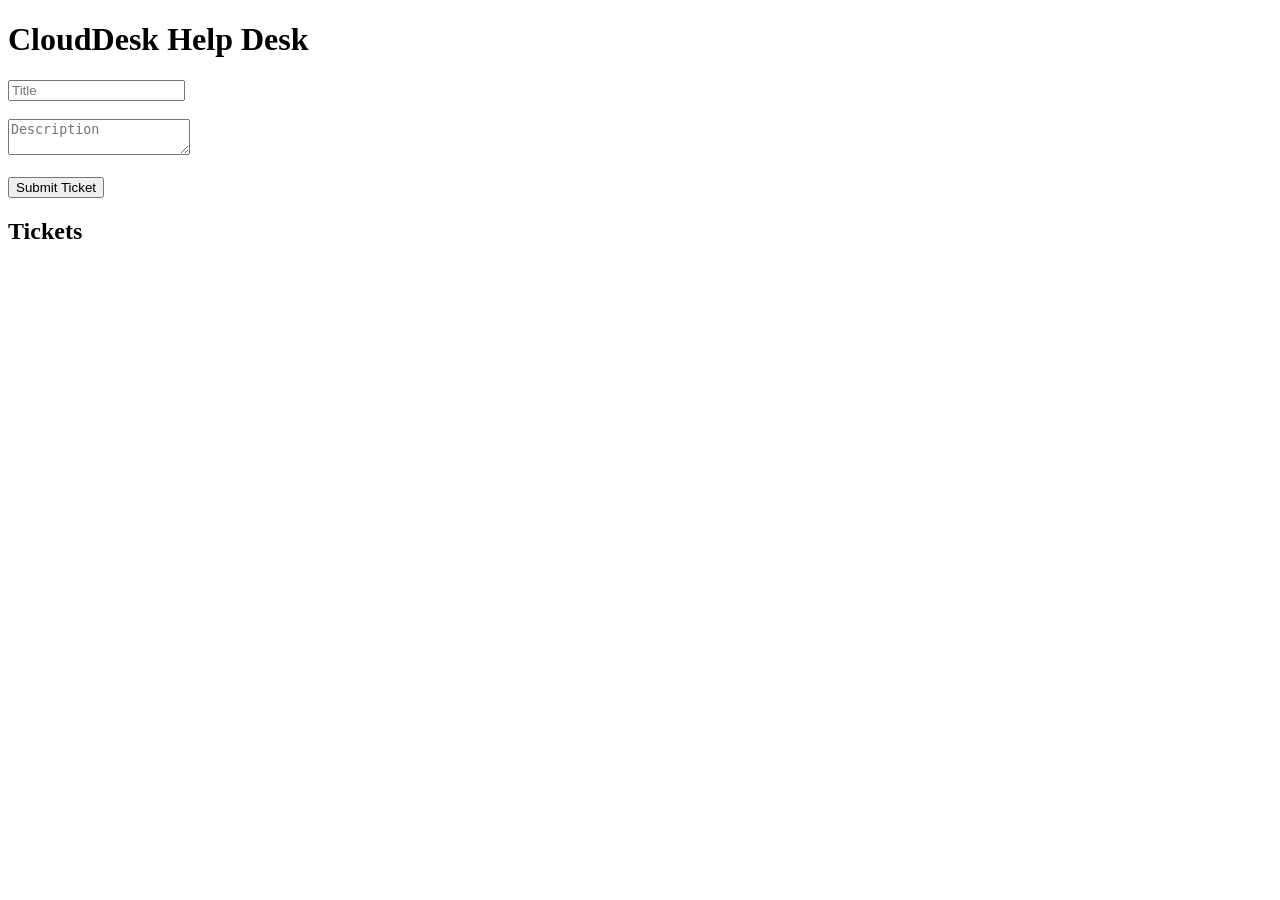
==== clouddesk/frontend/index.html @ f0cc3105 "Included index HTML + SSH integration + EC2 AWS deployment" ====
<!DOCTYPE html>
<html>
<head>
    <title>CloudDesk</title>
</head>
<body>
    <h1>CloudDesk Help Desk</h1>

    <input id="title" placeholder="Title"><br><br>
    <textarea id="description" placeholder="Description"></textarea><br><br>

    <button onclick="submitTicket()">Submit Ticket</button>

    <h2>Tickets</h2>
    <ul id="tickets"></ul>

    <script>
        const API_BASE_URL = "http://32.194.158.217:5000";

        async function submitTicket() {
            const title = document.getElementById("title").value;
            const description = document.getElementById("description").value;

            await fetch(`${API_BASE_URL}/tickets`, {
                method: "POST",
                headers: {"Content-Type": "application/json"},
                body: JSON.stringify({title, description})
            });

            loadTickets();
        }

        async function loadTickets() {
            const res = await fetch(`${API_BASE_URL}/tickets`);
            const data = await res.json();

            const list = document.getElementById("tickets");
            list.innerHTML = "";

            data.forEach(t => {
                const li = document.createElement("li");
                li.textContent = `${t.title} - ${t.status}`;
                list.appendChild(li);
            });
        }

        loadTickets();
    </script>
</body>
</html>
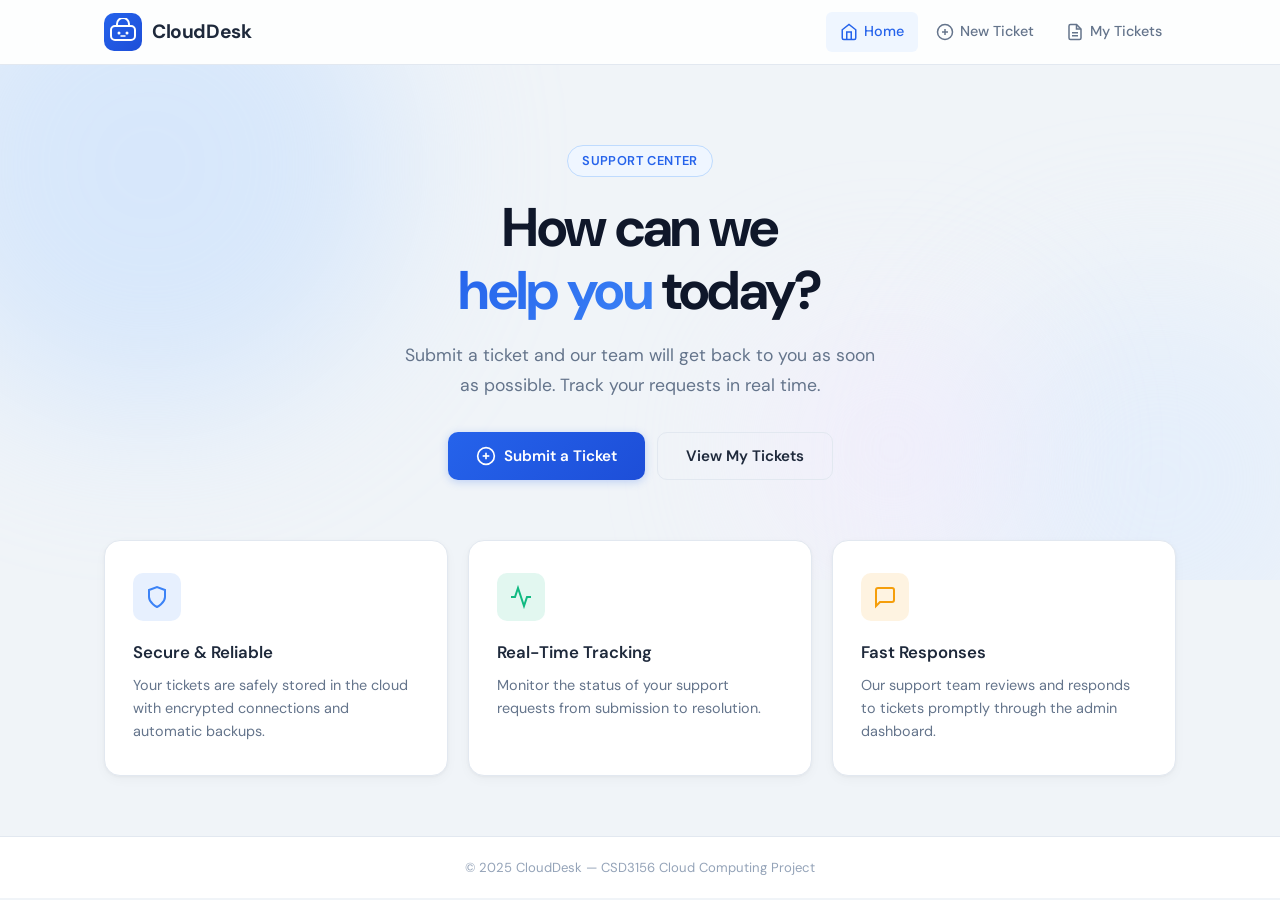
==== commit da37ad66: "User pages frontend" ====
--- a/clouddesk/frontend/index.html
+++ b/clouddesk/frontend/index.html
@@ -1,50 +1,199 @@
 <!DOCTYPE html>
-<html>
+<html lang="en">
 <head>
+    <meta charset="UTF-8">
+    <meta name="viewport" content="width=device-width, initial-scale=1.0">
     <title>CloudDesk</title>
+    <link rel="preconnect" href="https://fonts.googleapis.com">
+    <link href="https://fonts.googleapis.com/css2?family=DM+Sans:ital,opsz,wght@0,9..40,300;0,9..40,400;0,9..40,500;0,9..40,600;0,9..40,700;1,9..40,400&family=JetBrains+Mono:wght@400;500&display=swap" rel="stylesheet">
+    <link rel="stylesheet" href="styles.css">
 </head>
 <body>
-    <h1>CloudDesk Help Desk</h1>
+    <!-- ===== NAVBAR ===== -->
+    <nav class="navbar">
+        <div class="nav-inner">
+            <a href="#" class="logo" onclick="showPage('home')">
+                <span class="logo-icon">
+                    <svg width="28" height="28" viewBox="0 0 28 28" fill="none">
+                        <rect x="2" y="8" width="24" height="14" rx="4" stroke="currentColor" stroke-width="2"/>
+                        <path d="M8 8V6a6 6 0 0 1 12 0v2" stroke="currentColor" stroke-width="2" stroke-linecap="round"/>
+                        <circle cx="10" cy="15" r="1.5" fill="currentColor"/>
+                        <circle cx="18" cy="15" r="1.5" fill="currentColor"/>
+                        <path d="M12 18h4" stroke="currentColor" stroke-width="1.5" stroke-linecap="round"/>
+                    </svg>
+                </span>
+                <span class="logo-text">CloudDesk</span>
+            </a>
+            <div class="nav-links">
+                <a href="#" class="nav-link active" data-page="home" onclick="showPage('home')">
+                    <svg width="18" height="18" viewBox="0 0 24 24" fill="none" stroke="currentColor" stroke-width="2"><path d="M3 9l9-7 9 7v11a2 2 0 0 1-2 2H5a2 2 0 0 1-2-2z"/><polyline points="9 22 9 12 15 12 15 22"/></svg>
+                    Home
+                </a>
+                <a href="#" class="nav-link" data-page="submit" onclick="showPage('submit')">
+                    <svg width="18" height="18" viewBox="0 0 24 24" fill="none" stroke="currentColor" stroke-width="2"><circle cx="12" cy="12" r="10"/><line x1="12" y1="8" x2="12" y2="16"/><line x1="8" y1="12" x2="16" y2="12"/></svg>
+                    New Ticket
+                </a>
+                <a href="#" class="nav-link" data-page="tickets" onclick="showPage('tickets')">
+                    <svg width="18" height="18" viewBox="0 0 24 24" fill="none" stroke="currentColor" stroke-width="2"><path d="M14 2H6a2 2 0 0 0-2 2v16a2 2 0 0 0 2 2h12a2 2 0 0 0 2-2V8z"/><polyline points="14 2 14 8 20 8"/><line x1="16" y1="13" x2="8" y2="13"/><line x1="16" y1="17" x2="8" y2="17"/></svg>
+                    My Tickets
+                </a>
+            </div>
+        </div>
+    </nav>
 
-    <input id="title" placeholder="Title"><br><br>
-    <textarea id="description" placeholder="Description"></textarea><br><br>
+    <!-- ===== PAGE: HOME ===== -->
+    <main id="page-home" class="page active">
+        <section class="hero">
+            <div class="hero-bg">
+                <div class="hero-shape shape-1"></div>
+                <div class="hero-shape shape-2"></div>
+                <div class="hero-shape shape-3"></div>
+            </div>
+            <div class="hero-content">
+                <span class="hero-badge">Support Center</span>
+                <h1 class="hero-title">How can we<br><span class="highlight">help you</span> today?</h1>
+                <p class="hero-subtitle">Submit a ticket and our team will get back to you as soon as possible. Track your requests in real time.</p>
+                <div class="hero-actions">
+                    <button class="btn btn-primary btn-lg" onclick="showPage('submit')">
+                        <svg width="20" height="20" viewBox="0 0 24 24" fill="none" stroke="currentColor" stroke-width="2"><circle cx="12" cy="12" r="10"/><line x1="12" y1="8" x2="12" y2="16"/><line x1="8" y1="12" x2="16" y2="12"/></svg>
+                        Submit a Ticket
+                    </button>
+                    <button class="btn btn-outline btn-lg" onclick="showPage('tickets')">
+                        View My Tickets
+                    </button>
+                </div>
+            </div>
+        </section>
 
-    <button onclick="submitTicket()">Submit Ticket</button>
+        <section class="features-section">
+            <div class="features-grid">
+                <div class="feature-card" style="--delay: 0">
+                    <div class="feature-icon" style="--accent: #3b82f6">
+                        <svg width="24" height="24" viewBox="0 0 24 24" fill="none" stroke="currentColor" stroke-width="2"><path d="M12 22s8-4 8-10V5l-8-3-8 3v7c0 6 8 10 8 10z"/></svg>
+                    </div>
+                    <h3>Secure & Reliable</h3>
+                    <p>Your tickets are safely stored in the cloud with encrypted connections and automatic backups.</p>
+                </div>
+                <div class="feature-card" style="--delay: 1">
+                    <div class="feature-icon" style="--accent: #10b981">
+                        <svg width="24" height="24" viewBox="0 0 24 24" fill="none" stroke="currentColor" stroke-width="2"><polyline points="22 12 18 12 15 21 9 3 6 12 2 12"/></svg>
+                    </div>
+                    <h3>Real-Time Tracking</h3>
+                    <p>Monitor the status of your support requests from submission to resolution.</p>
+                </div>
+                <div class="feature-card" style="--delay: 2">
+                    <div class="feature-icon" style="--accent: #f59e0b">
+                        <svg width="24" height="24" viewBox="0 0 24 24" fill="none" stroke="currentColor" stroke-width="2"><path d="M21 15a2 2 0 0 1-2 2H7l-4 4V5a2 2 0 0 1 2-2h14a2 2 0 0 1 2 2z"/></svg>
+                    </div>
+                    <h3>Fast Responses</h3>
+                    <p>Our support team reviews and responds to tickets promptly through the admin dashboard.</p>
+                </div>
+            </div>
+        </section>
+    </main>
 
-    <h2>Tickets</h2>
-    <ul id="tickets"></ul>
+    <!-- ===== PAGE: SUBMIT TICKET ===== -->
+    <main id="page-submit" class="page">
+        <div class="page-container">
+            <div class="page-header">
+                <h1>Submit a New Ticket</h1>
+                <p>Describe your issue and we'll get back to you shortly.</p>
+            </div>
 
-    <script>
-        const API_BASE_URL = "http://32.194.158.217:5000";
+            <div class="form-card">
+                <div class="form-group">
+                    <label for="ticket-title">Title</label>
+                    <input type="text" id="ticket-title" placeholder="Brief summary of your issue" maxlength="255">
+                    <span class="form-hint">Keep it concise — e.g. "Login page not loading"</span>
+                </div>
 
-        async function submitTicket() {
-            const title = document.getElementById("title").value;
-            const description = document.getElementById("description").value;
+                <div class="form-group">
+                    <label for="ticket-desc">Description</label>
+                    <textarea id="ticket-desc" rows="6" placeholder="Provide details about your issue, including steps to reproduce if applicable..."></textarea>
+                </div>
 
-            await fetch(`${API_BASE_URL}/tickets`, {
-                method: "POST",
-                headers: {"Content-Type": "application/json"},
-                body: JSON.stringify({title, description})
-            });
+                <div class="form-actions">
+                    <button class="btn btn-secondary" onclick="clearForm()">Clear</button>
+                    <button class="btn btn-primary" id="submit-btn" onclick="submitTicket()">
+                        <svg width="18" height="18" viewBox="0 0 24 24" fill="none" stroke="currentColor" stroke-width="2"><line x1="22" y1="2" x2="11" y2="13"/><polygon points="22 2 15 22 11 13 2 9 22 2"/></svg>
+                        Submit Ticket
+                    </button>
+                </div>
+            </div>
+        </div>
+    </main>
 
-            loadTickets();
-        }
+    <!-- ===== PAGE: TICKETS LIST ===== -->
+    <main id="page-tickets" class="page">
+        <div class="page-container">
+            <div class="page-header">
+                <div>
+                    <h1>My Tickets</h1>
+                    <p>Track and manage your submitted support requests.</p>
+                </div>
+                <button class="btn btn-primary" onclick="showPage('submit')">
+                    <svg width="18" height="18" viewBox="0 0 24 24" fill="none" stroke="currentColor" stroke-width="2"><circle cx="12" cy="12" r="10"/><line x1="12" y1="8" x2="12" y2="16"/><line x1="8" y1="12" x2="16" y2="12"/></svg>
+                    New Ticket
+                </button>
+            </div>
 
-        async function loadTickets() {
-            const res = await fetch(`${API_BASE_URL}/tickets`);
-            const data = await res.json();
+            <!-- Filters -->
+            <div class="filters-bar">
+                <div class="filter-tabs">
+                    <button class="filter-tab active" data-filter="all" onclick="filterTickets('all', this)">All</button>
+                    <button class="filter-tab" data-filter="Open" onclick="filterTickets('Open', this)">Open</button>
+                    <button class="filter-tab" data-filter="In Progress" onclick="filterTickets('In Progress', this)">In Progress</button>
+                    <button class="filter-tab" data-filter="Resolved" onclick="filterTickets('Resolved', this)">Resolved</button>
+                    <button class="filter-tab" data-filter="Closed" onclick="filterTickets('Closed', this)">Closed</button>
+                </div>
+                <div class="search-box">
+                    <svg width="16" height="16" viewBox="0 0 24 24" fill="none" stroke="currentColor" stroke-width="2"><circle cx="11" cy="11" r="8"/><line x1="21" y1="21" x2="16.65" y2="16.65"/></svg>
+                    <input type="text" id="search-input" placeholder="Search tickets..." oninput="searchTickets(this.value)">
+                </div>
+            </div>
 
-            const list = document.getElementById("tickets");
-            list.innerHTML = "";
+            <!-- Ticket Stats -->
+            <div class="ticket-stats" id="ticket-stats"></div>
 
-            data.forEach(t => {
-                const li = document.createElement("li");
-                li.textContent = `${t.title} - ${t.status}`;
-                list.appendChild(li);
-            });
-        }
+            <!-- Tickets List -->
+            <div id="tickets-list" class="tickets-list">
+                <!-- Populated by JS -->
+            </div>
 
-        loadTickets();
-    </script>
+            <!-- Empty State -->
+            <div id="empty-state" class="empty-state" style="display:none;">
+                <svg width="64" height="64" viewBox="0 0 24 24" fill="none" stroke="currentColor" stroke-width="1.5" opacity="0.4"><path d="M14 2H6a2 2 0 0 0-2 2v16a2 2 0 0 0 2 2h12a2 2 0 0 0 2-2V8z"/><polyline points="14 2 14 8 20 8"/></svg>
+                <h3>No tickets yet</h3>
+                <p>Submit your first support ticket to get started.</p>
+                <button class="btn btn-primary" onclick="showPage('submit')">Submit a Ticket</button>
+            </div>
+        </div>
+    </main>
+
+    <!-- ===== PAGE: TICKET DETAIL ===== -->
+    <main id="page-detail" class="page">
+        <div class="page-container">
+            <button class="back-link" onclick="showPage('tickets')">
+                <svg width="18" height="18" viewBox="0 0 24 24" fill="none" stroke="currentColor" stroke-width="2"><line x1="19" y1="12" x2="5" y2="12"/><polyline points="12 19 5 12 12 5"/></svg>
+                Back to tickets
+            </button>
+
+            <div id="ticket-detail-content">
+                <!-- Populated by JS -->
+            </div>
+        </div>
+    </main>
+
+    <!-- ===== TOAST ===== -->
+    <div id="toast-container"></div>
+
+    <!-- ===== FOOTER ===== -->
+    <footer class="footer">
+        <div class="footer-inner">
+            <p>&copy; 2025 CloudDesk &mdash; CSD3156 Cloud Computing Project</p>
+        </div>
+    </footer>
+
+    <script src="app.js"></script>
 </body>
 </html>
--- a/clouddesk/frontend/styles.css
+++ b/clouddesk/frontend/styles.css
@@ -0,0 +1,998 @@
+/* ============================================
+   CloudDesk — User Frontend Styles
+   ============================================ */
+
+:root {
+    /* Color System */
+    --blue-50: #eff6ff;
+    --blue-100: #dbeafe;
+    --blue-200: #bfdbfe;
+    --blue-400: #60a5fa;
+    --blue-500: #3b82f6;
+    --blue-600: #2563eb;
+    --blue-700: #1d4ed8;
+    --blue-800: #1e40af;
+    --blue-900: #1e3a5f;
+
+    --slate-50: #f8fafc;
+    --slate-100: #f1f5f9;
+    --slate-200: #e2e8f0;
+    --slate-300: #cbd5e1;
+    --slate-400: #94a3b8;
+    --slate-500: #64748b;
+    --slate-600: #475569;
+    --slate-700: #334155;
+    --slate-800: #1e293b;
+    --slate-900: #0f172a;
+
+    --green-100: #dcfce7;
+    --green-500: #22c55e;
+    --green-700: #15803d;
+
+    --amber-100: #fef3c7;
+    --amber-500: #f59e0b;
+    --amber-700: #b45309;
+
+    --red-100: #fee2e2;
+    --red-500: #ef4444;
+    --red-700: #b91c1c;
+
+    --purple-100: #f3e8ff;
+    --purple-500: #a855f7;
+    --purple-700: #7e22ce;
+
+    /* Surfaces */
+    --bg: #f0f4f8;
+    --surface: #ffffff;
+    --surface-hover: #f8fafc;
+    --border: #e2e8f0;
+    --border-focus: var(--blue-400);
+
+    /* Text */
+    --text-primary: var(--slate-800);
+    --text-secondary: var(--slate-500);
+    --text-muted: var(--slate-400);
+
+    /* Shadows */
+    --shadow-sm: 0 1px 2px rgba(0,0,0,0.04);
+    --shadow-md: 0 4px 12px rgba(0,0,0,0.06);
+    --shadow-lg: 0 8px 30px rgba(0,0,0,0.08);
+    --shadow-card: 0 1px 3px rgba(0,0,0,0.04), 0 4px 12px rgba(0,0,0,0.03);
+
+    /* Radii */
+    --radius-sm: 6px;
+    --radius-md: 10px;
+    --radius-lg: 16px;
+    --radius-xl: 24px;
+
+    /* Transitions */
+    --ease: cubic-bezier(0.4, 0, 0.2, 1);
+}
+
+/* ===== RESET ===== */
+*, *::before, *::after {
+    box-sizing: border-box;
+    margin: 0;
+    padding: 0;
+}
+
+html {
+    scroll-behavior: smooth;
+}
+
+body {
+    font-family: 'DM Sans', -apple-system, BlinkMacSystemFont, sans-serif;
+    background: var(--bg);
+    color: var(--text-primary);
+    line-height: 1.6;
+    min-height: 100vh;
+    -webkit-font-smoothing: antialiased;
+}
+
+/* ===== NAVBAR ===== */
+.navbar {
+    position: sticky;
+    top: 0;
+    z-index: 100;
+    background: rgba(255, 255, 255, 0.85);
+    backdrop-filter: blur(16px);
+    -webkit-backdrop-filter: blur(16px);
+    border-bottom: 1px solid var(--border);
+}
+
+.nav-inner {
+    max-width: 1120px;
+    margin: 0 auto;
+    padding: 0 24px;
+    height: 64px;
+    display: flex;
+    align-items: center;
+    justify-content: space-between;
+}
+
+.logo {
+    display: flex;
+    align-items: center;
+    gap: 10px;
+    text-decoration: none;
+    color: var(--text-primary);
+}
+
+.logo-icon {
+    display: flex;
+    align-items: center;
+    justify-content: center;
+    width: 38px;
+    height: 38px;
+    border-radius: var(--radius-md);
+    background: linear-gradient(135deg, var(--blue-600), var(--blue-700));
+    color: white;
+}
+
+.logo-text {
+    font-size: 1.2rem;
+    font-weight: 700;
+    letter-spacing: -0.02em;
+}
+
+.nav-links {
+    display: flex;
+    gap: 4px;
+}
+
+.nav-link {
+    display: flex;
+    align-items: center;
+    gap: 6px;
+    padding: 8px 14px;
+    border-radius: var(--radius-sm);
+    text-decoration: none;
+    color: var(--text-secondary);
+    font-size: 0.9rem;
+    font-weight: 500;
+    transition: all 0.2s var(--ease);
+}
+
+.nav-link:hover {
+    color: var(--text-primary);
+    background: var(--slate-100);
+}
+
+.nav-link.active {
+    color: var(--blue-600);
+    background: var(--blue-50);
+}
+
+/* ===== PAGE TRANSITIONS ===== */
+.page {
+    display: none;
+    animation: pageFadeIn 0.35s var(--ease);
+}
+
+.page.active {
+    display: block;
+}
+
+@keyframes pageFadeIn {
+    from { opacity: 0; transform: translateY(8px); }
+    to   { opacity: 1; transform: translateY(0); }
+}
+
+/* ===== HERO SECTION ===== */
+.hero {
+    position: relative;
+    overflow: hidden;
+    padding: 80px 24px 100px;
+    text-align: center;
+}
+
+.hero-bg {
+    position: absolute;
+    inset: 0;
+    overflow: hidden;
+    z-index: 0;
+}
+
+.hero-shape {
+    position: absolute;
+    border-radius: 50%;
+    filter: blur(80px);
+    opacity: 0.5;
+}
+
+.shape-1 {
+    width: 500px;
+    height: 500px;
+    background: var(--blue-200);
+    top: -150px;
+    left: -100px;
+    animation: floatShape 12s ease-in-out infinite;
+}
+
+.shape-2 {
+    width: 400px;
+    height: 400px;
+    background: var(--blue-100);
+    bottom: -100px;
+    right: -80px;
+    animation: floatShape 15s ease-in-out infinite reverse;
+}
+
+.shape-3 {
+    width: 250px;
+    height: 250px;
+    background: var(--purple-100);
+    top: 50%;
+    left: 60%;
+    animation: floatShape 10s ease-in-out infinite 2s;
+}
+
+@keyframes floatShape {
+    0%, 100% { transform: translate(0, 0) scale(1); }
+    33%      { transform: translate(20px, -30px) scale(1.05); }
+    66%      { transform: translate(-15px, 20px) scale(0.97); }
+}
+
+.hero-content {
+    position: relative;
+    z-index: 1;
+    max-width: 640px;
+    margin: 0 auto;
+}
+
+.hero-badge {
+    display: inline-block;
+    padding: 5px 14px;
+    background: var(--blue-50);
+    border: 1px solid var(--blue-200);
+    border-radius: 100px;
+    font-size: 0.8rem;
+    font-weight: 600;
+    color: var(--blue-600);
+    letter-spacing: 0.03em;
+    text-transform: uppercase;
+    margin-bottom: 20px;
+}
+
+.hero-title {
+    font-size: clamp(2.2rem, 5vw, 3.4rem);
+    font-weight: 700;
+    line-height: 1.15;
+    letter-spacing: -0.03em;
+    color: var(--slate-900);
+    margin-bottom: 18px;
+}
+
+.hero-title .highlight {
+    background: linear-gradient(135deg, var(--blue-600), var(--blue-500));
+    -webkit-background-clip: text;
+    -webkit-text-fill-color: transparent;
+    background-clip: text;
+}
+
+.hero-subtitle {
+    font-size: 1.1rem;
+    color: var(--text-secondary);
+    max-width: 480px;
+    margin: 0 auto 32px;
+    line-height: 1.7;
+}
+
+.hero-actions {
+    display: flex;
+    gap: 12px;
+    justify-content: center;
+    flex-wrap: wrap;
+}
+
+/* ===== FEATURES ===== */
+.features-section {
+    max-width: 1120px;
+    margin: -40px auto 60px;
+    padding: 0 24px;
+    position: relative;
+    z-index: 2;
+}
+
+.features-grid {
+    display: grid;
+    grid-template-columns: repeat(auto-fit, minmax(280px, 1fr));
+    gap: 20px;
+}
+
+.feature-card {
+    background: var(--surface);
+    border: 1px solid var(--border);
+    border-radius: var(--radius-lg);
+    padding: 32px 28px;
+    box-shadow: var(--shadow-card);
+    transition: all 0.3s var(--ease);
+    animation: cardSlideUp 0.5s var(--ease) calc(var(--delay) * 0.1s) both;
+}
+
+.feature-card:hover {
+    transform: translateY(-4px);
+    box-shadow: var(--shadow-lg);
+}
+
+@keyframes cardSlideUp {
+    from { opacity: 0; transform: translateY(20px); }
+    to   { opacity: 1; transform: translateY(0); }
+}
+
+.feature-icon {
+    width: 48px;
+    height: 48px;
+    border-radius: var(--radius-md);
+    display: flex;
+    align-items: center;
+    justify-content: center;
+    background: color-mix(in srgb, var(--accent) 12%, transparent);
+    color: var(--accent);
+    margin-bottom: 18px;
+}
+
+.feature-card h3 {
+    font-size: 1.05rem;
+    font-weight: 600;
+    margin-bottom: 8px;
+    color: var(--slate-800);
+}
+
+.feature-card p {
+    font-size: 0.9rem;
+    color: var(--text-secondary);
+    line-height: 1.6;
+}
+
+/* ===== BUTTONS ===== */
+.btn {
+    display: inline-flex;
+    align-items: center;
+    gap: 8px;
+    padding: 10px 20px;
+    border: none;
+    border-radius: var(--radius-sm);
+    font-family: inherit;
+    font-size: 0.9rem;
+    font-weight: 600;
+    cursor: pointer;
+    transition: all 0.2s var(--ease);
+    text-decoration: none;
+    white-space: nowrap;
+}
+
+.btn-primary {
+    background: linear-gradient(135deg, var(--blue-600), var(--blue-700));
+    color: white;
+    box-shadow: 0 2px 8px rgba(37, 99, 235, 0.25);
+}
+
+.btn-primary:hover {
+    background: linear-gradient(135deg, var(--blue-500), var(--blue-600));
+    box-shadow: 0 4px 14px rgba(37, 99, 235, 0.35);
+    transform: translateY(-1px);
+}
+
+.btn-primary:active {
+    transform: translateY(0);
+}
+
+.btn-secondary {
+    background: var(--slate-100);
+    color: var(--text-secondary);
+}
+
+.btn-secondary:hover {
+    background: var(--slate-200);
+    color: var(--text-primary);
+}
+
+.btn-outline {
+    background: transparent;
+    color: var(--text-primary);
+    border: 1.5px solid var(--border);
+}
+
+.btn-outline:hover {
+    border-color: var(--slate-300);
+    background: var(--surface);
+}
+
+.btn-lg {
+    padding: 13px 28px;
+    font-size: 0.95rem;
+    border-radius: var(--radius-md);
+}
+
+.btn:disabled {
+    opacity: 0.5;
+    cursor: not-allowed;
+    transform: none !important;
+}
+
+/* ===== PAGE LAYOUT ===== */
+.page-container {
+    max-width: 860px;
+    margin: 0 auto;
+    padding: 40px 24px 80px;
+}
+
+.page-header {
+    display: flex;
+    align-items: flex-start;
+    justify-content: space-between;
+    margin-bottom: 28px;
+    flex-wrap: wrap;
+    gap: 16px;
+}
+
+.page-header h1 {
+    font-size: 1.75rem;
+    font-weight: 700;
+    letter-spacing: -0.02em;
+    color: var(--slate-900);
+}
+
+.page-header p {
+    color: var(--text-secondary);
+    font-size: 0.95rem;
+    margin-top: 4px;
+}
+
+/* ===== FORM ===== */
+.form-card {
+    background: var(--surface);
+    border: 1px solid var(--border);
+    border-radius: var(--radius-lg);
+    padding: 36px;
+    box-shadow: var(--shadow-card);
+}
+
+.form-group {
+    margin-bottom: 24px;
+}
+
+.form-group label {
+    display: block;
+    font-size: 0.88rem;
+    font-weight: 600;
+    color: var(--slate-700);
+    margin-bottom: 8px;
+}
+
+.form-group input,
+.form-group textarea {
+    width: 100%;
+    padding: 12px 16px;
+    border: 1.5px solid var(--border);
+    border-radius: var(--radius-sm);
+    font-family: inherit;
+    font-size: 0.95rem;
+    color: var(--text-primary);
+    background: var(--surface);
+    transition: all 0.2s var(--ease);
+    outline: none;
+}
+
+.form-group input::placeholder,
+.form-group textarea::placeholder {
+    color: var(--text-muted);
+}
+
+.form-group input:focus,
+.form-group textarea:focus {
+    border-color: var(--blue-400);
+    box-shadow: 0 0 0 3px rgba(59, 130, 246, 0.1);
+}
+
+.form-group textarea {
+    resize: vertical;
+    min-height: 120px;
+}
+
+.form-hint {
+    display: block;
+    font-size: 0.8rem;
+    color: var(--text-muted);
+    margin-top: 6px;
+}
+
+.form-actions {
+    display: flex;
+    justify-content: flex-end;
+    gap: 10px;
+    padding-top: 8px;
+}
+
+/* ===== FILTERS BAR ===== */
+.filters-bar {
+    display: flex;
+    align-items: center;
+    justify-content: space-between;
+    gap: 16px;
+    margin-bottom: 20px;
+    flex-wrap: wrap;
+}
+
+.filter-tabs {
+    display: flex;
+    gap: 4px;
+    background: var(--surface);
+    border: 1px solid var(--border);
+    border-radius: var(--radius-sm);
+    padding: 4px;
+}
+
+.filter-tab {
+    padding: 6px 14px;
+    border: none;
+    border-radius: 4px;
+    background: transparent;
+    font-family: inherit;
+    font-size: 0.82rem;
+    font-weight: 500;
+    color: var(--text-secondary);
+    cursor: pointer;
+    transition: all 0.15s var(--ease);
+}
+
+.filter-tab:hover {
+    color: var(--text-primary);
+    background: var(--slate-50);
+}
+
+.filter-tab.active {
+    background: var(--blue-600);
+    color: white;
+}
+
+.search-box {
+    display: flex;
+    align-items: center;
+    gap: 8px;
+    background: var(--surface);
+    border: 1px solid var(--border);
+    border-radius: var(--radius-sm);
+    padding: 8px 14px;
+    min-width: 220px;
+    color: var(--text-muted);
+    transition: border-color 0.2s var(--ease);
+}
+
+.search-box:focus-within {
+    border-color: var(--blue-400);
+}
+
+.search-box input {
+    border: none;
+    background: none;
+    font-family: inherit;
+    font-size: 0.88rem;
+    color: var(--text-primary);
+    outline: none;
+    width: 100%;
+}
+
+/* ===== TICKET STATS ===== */
+.ticket-stats {
+    display: grid;
+    grid-template-columns: repeat(4, 1fr);
+    gap: 12px;
+    margin-bottom: 24px;
+}
+
+.stat-card {
+    background: var(--surface);
+    border: 1px solid var(--border);
+    border-radius: var(--radius-md);
+    padding: 16px 20px;
+    box-shadow: var(--shadow-sm);
+}
+
+.stat-label {
+    font-size: 0.78rem;
+    font-weight: 500;
+    color: var(--text-muted);
+    text-transform: uppercase;
+    letter-spacing: 0.04em;
+    margin-bottom: 4px;
+}
+
+.stat-value {
+    font-size: 1.5rem;
+    font-weight: 700;
+    letter-spacing: -0.02em;
+}
+
+.stat-value.blue { color: var(--blue-600); }
+.stat-value.green { color: var(--green-500); }
+.stat-value.amber { color: var(--amber-500); }
+.stat-value.purple { color: var(--purple-500); }
+
+/* ===== TICKETS LIST ===== */
+.tickets-list {
+    display: flex;
+    flex-direction: column;
+    gap: 10px;
+}
+
+.ticket-row {
+    background: var(--surface);
+    border: 1px solid var(--border);
+    border-radius: var(--radius-md);
+    padding: 18px 24px;
+    display: flex;
+    align-items: center;
+    justify-content: space-between;
+    gap: 16px;
+    cursor: pointer;
+    transition: all 0.2s var(--ease);
+    box-shadow: var(--shadow-sm);
+}
+
+.ticket-row:hover {
+    border-color: var(--blue-200);
+    box-shadow: var(--shadow-md);
+    transform: translateY(-1px);
+}
+
+.ticket-info {
+    flex: 1;
+    min-width: 0;
+}
+
+.ticket-title-text {
+    font-weight: 600;
+    font-size: 0.95rem;
+    color: var(--slate-800);
+    margin-bottom: 4px;
+    white-space: nowrap;
+    overflow: hidden;
+    text-overflow: ellipsis;
+}
+
+.ticket-meta {
+    display: flex;
+    align-items: center;
+    gap: 12px;
+    font-size: 0.82rem;
+    color: var(--text-muted);
+}
+
+.ticket-id-label {
+    font-family: 'JetBrains Mono', monospace;
+    font-size: 0.78rem;
+    color: var(--text-muted);
+    background: var(--slate-100);
+    padding: 2px 8px;
+    border-radius: 4px;
+}
+
+.ticket-right {
+    display: flex;
+    align-items: center;
+    gap: 14px;
+    flex-shrink: 0;
+}
+
+/* ===== STATUS BADGE ===== */
+.status-badge {
+    display: inline-flex;
+    align-items: center;
+    gap: 6px;
+    padding: 5px 12px;
+    border-radius: 100px;
+    font-size: 0.78rem;
+    font-weight: 600;
+    letter-spacing: 0.01em;
+}
+
+.status-badge::before {
+    content: '';
+    width: 7px;
+    height: 7px;
+    border-radius: 50%;
+}
+
+.status-badge.open {
+    background: var(--blue-50);
+    color: var(--blue-700);
+}
+.status-badge.open::before { background: var(--blue-500); }
+
+.status-badge.in-progress {
+    background: var(--amber-100);
+    color: var(--amber-700);
+}
+.status-badge.in-progress::before { background: var(--amber-500); }
+
+.status-badge.resolved {
+    background: var(--green-100);
+    color: var(--green-700);
+}
+.status-badge.resolved::before { background: var(--green-500); }
+
+.status-badge.closed {
+    background: var(--slate-100);
+    color: var(--slate-600);
+}
+.status-badge.closed::before { background: var(--slate-400); }
+
+/* ===== TICKET DETAIL ===== */
+.back-link {
+    display: inline-flex;
+    align-items: center;
+    gap: 6px;
+    padding: 8px 0;
+    border: none;
+    background: none;
+    font-family: inherit;
+    font-size: 0.88rem;
+    font-weight: 500;
+    color: var(--text-secondary);
+    cursor: pointer;
+    margin-bottom: 20px;
+    transition: color 0.15s;
+}
+
+.back-link:hover {
+    color: var(--blue-600);
+}
+
+.detail-card {
+    background: var(--surface);
+    border: 1px solid var(--border);
+    border-radius: var(--radius-lg);
+    overflow: hidden;
+    box-shadow: var(--shadow-card);
+}
+
+.detail-header {
+    padding: 32px 36px 24px;
+    border-bottom: 1px solid var(--border);
+}
+
+.detail-header-top {
+    display: flex;
+    align-items: flex-start;
+    justify-content: space-between;
+    gap: 16px;
+    margin-bottom: 12px;
+    flex-wrap: wrap;
+}
+
+.detail-header h2 {
+    font-size: 1.4rem;
+    font-weight: 700;
+    letter-spacing: -0.02em;
+    color: var(--slate-900);
+    flex: 1;
+}
+
+.detail-meta {
+    display: flex;
+    gap: 20px;
+    flex-wrap: wrap;
+}
+
+.detail-meta-item {
+    display: flex;
+    align-items: center;
+    gap: 6px;
+    font-size: 0.85rem;
+    color: var(--text-secondary);
+}
+
+.detail-meta-item svg {
+    flex-shrink: 0;
+}
+
+.detail-body {
+    padding: 28px 36px 36px;
+}
+
+.detail-body h4 {
+    font-size: 0.85rem;
+    font-weight: 600;
+    color: var(--slate-600);
+    text-transform: uppercase;
+    letter-spacing: 0.04em;
+    margin-bottom: 12px;
+}
+
+.detail-description {
+    font-size: 0.95rem;
+    line-height: 1.75;
+    color: var(--slate-700);
+    white-space: pre-wrap;
+    word-break: break-word;
+}
+
+/* ===== EMPTY STATE ===== */
+.empty-state {
+    text-align: center;
+    padding: 60px 24px;
+    color: var(--text-muted);
+}
+
+.empty-state h3 {
+    font-size: 1.1rem;
+    font-weight: 600;
+    color: var(--text-secondary);
+    margin-top: 16px;
+    margin-bottom: 6px;
+}
+
+.empty-state p {
+    font-size: 0.9rem;
+    margin-bottom: 20px;
+}
+
+/* ===== TOAST ===== */
+#toast-container {
+    position: fixed;
+    bottom: 24px;
+    right: 24px;
+    z-index: 1000;
+    display: flex;
+    flex-direction: column;
+    gap: 8px;
+}
+
+.toast {
+    display: flex;
+    align-items: center;
+    gap: 10px;
+    padding: 14px 20px;
+    background: var(--slate-800);
+    color: white;
+    border-radius: var(--radius-md);
+    font-size: 0.88rem;
+    font-weight: 500;
+    box-shadow: var(--shadow-lg);
+    animation: toastIn 0.35s var(--ease);
+    max-width: 360px;
+}
+
+.toast.success { background: var(--green-700); }
+.toast.error   { background: var(--red-700); }
+
+.toast.exit {
+    animation: toastOut 0.3s var(--ease) forwards;
+}
+
+@keyframes toastIn {
+    from { opacity: 0; transform: translateY(12px) scale(0.95); }
+    to   { opacity: 1; transform: translateY(0) scale(1); }
+}
+
+@keyframes toastOut {
+    to { opacity: 0; transform: translateY(8px) scale(0.95); }
+}
+
+/* ===== LOADING SKELETON ===== */
+.skeleton {
+    background: linear-gradient(90deg, var(--slate-100) 25%, var(--slate-200) 50%, var(--slate-100) 75%);
+    background-size: 200% 100%;
+    animation: shimmer 1.4s ease-in-out infinite;
+    border-radius: var(--radius-sm);
+}
+
+@keyframes shimmer {
+    0%   { background-position: 200% 0; }
+    100% { background-position: -200% 0; }
+}
+
+.skeleton-row {
+    height: 72px;
+    border-radius: var(--radius-md);
+    margin-bottom: 10px;
+}
+
+/* ===== FOOTER ===== */
+.footer {
+    border-top: 1px solid var(--border);
+    background: var(--surface);
+    padding: 20px 24px;
+    text-align: center;
+}
+
+.footer-inner {
+    max-width: 1120px;
+    margin: 0 auto;
+}
+
+.footer p {
+    font-size: 0.82rem;
+    color: var(--text-muted);
+}
+
+/* ===== RESPONSIVE ===== */
+@media (max-width: 768px) {
+    .nav-inner {
+        padding: 0 16px;
+    }
+
+    .nav-link span:not(.sr-only) {
+        display: none;
+    }
+
+    .hero {
+        padding: 48px 20px 72px;
+    }
+
+    .features-section {
+        margin-top: -20px;
+    }
+
+    .page-container {
+        padding: 24px 16px 60px;
+    }
+
+    .form-card {
+        padding: 24px 20px;
+    }
+
+    .filters-bar {
+        flex-direction: column;
+        align-items: stretch;
+    }
+
+    .filter-tabs {
+        overflow-x: auto;
+        -webkit-overflow-scrolling: touch;
+    }
+
+    .search-box {
+        min-width: unset;
+    }
+
+    .ticket-stats {
+        grid-template-columns: repeat(2, 1fr);
+    }
+
+    .ticket-row {
+        flex-direction: column;
+        align-items: flex-start;
+    }
+
+    .ticket-right {
+        width: 100%;
+        justify-content: space-between;
+    }
+
+    .detail-header,
+    .detail-body {
+        padding-left: 24px;
+        padding-right: 24px;
+    }
+
+    .page-header {
+        flex-direction: column;
+    }
+}
+
+@media (max-width: 480px) {
+    .hero-actions {
+        flex-direction: column;
+    }
+
+    .hero-actions .btn {
+        width: 100%;
+        justify-content: center;
+    }
+
+    .ticket-stats {
+        grid-template-columns: 1fr 1fr;
+        gap: 8px;
+    }
+
+    .stat-card {
+        padding: 12px 16px;
+    }
+
+    .stat-value {
+        font-size: 1.25rem;
+    }
+}
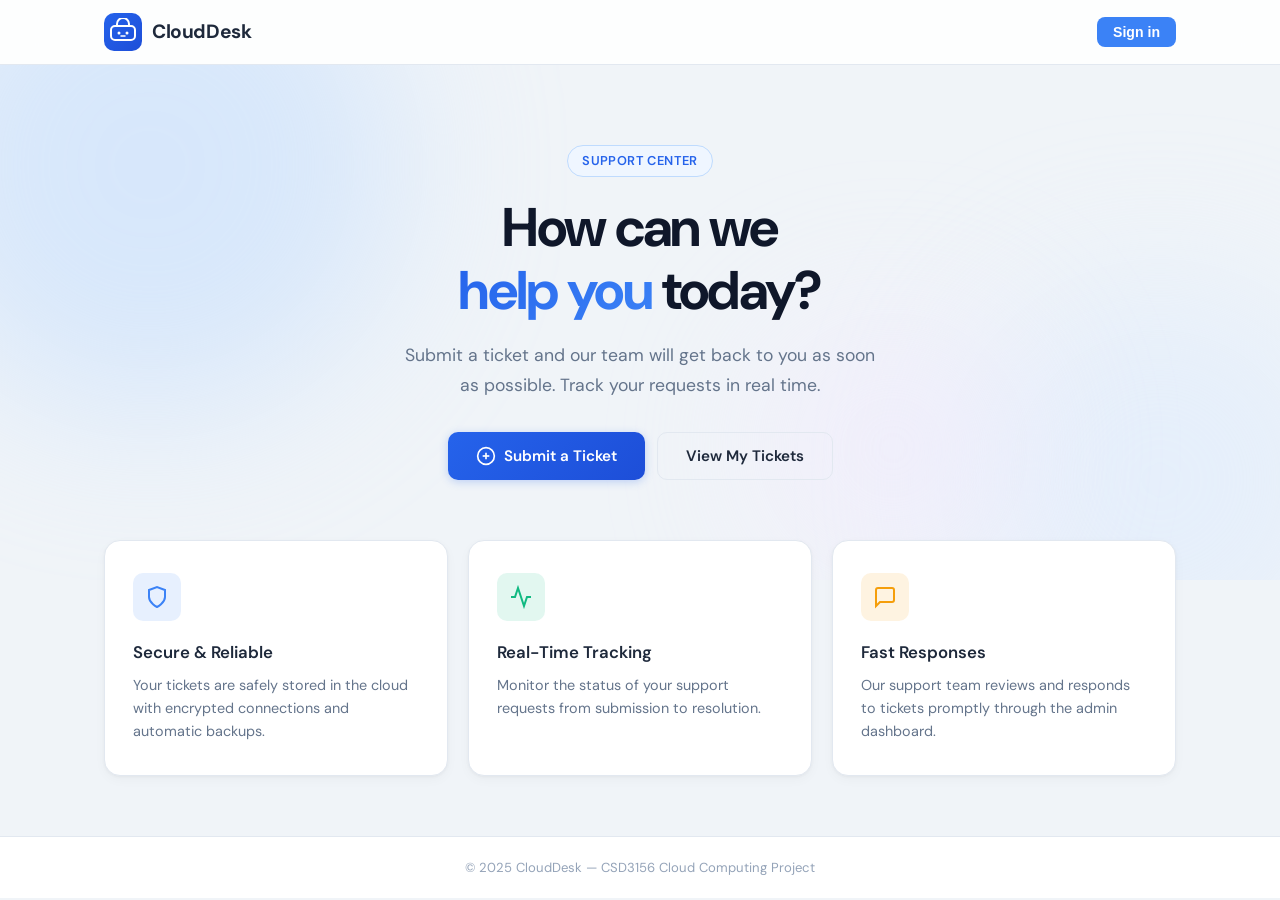
==== commit fe1175be: "Updated app, docker and index" ====
--- a/clouddesk/frontend/index.html
+++ b/clouddesk/frontend/index.html
@@ -7,8 +7,168 @@
     <link rel="preconnect" href="https://fonts.googleapis.com">
     <link href="https://fonts.googleapis.com/css2?family=DM+Sans:ital,opsz,wght@0,9..40,300;0,9..40,400;0,9..40,500;0,9..40,600;0,9..40,700;1,9..40,400&family=JetBrains+Mono:wght@400;500&display=swap" rel="stylesheet">
     <link rel="stylesheet" href="styles.css">
+    <style>
+        /* ── Auth Modal ─────────────────────────────────────────────────── */
+        .modal-overlay {
+            position: fixed; inset: 0;
+            background: rgba(0,0,0,0.55);
+            backdrop-filter: blur(4px);
+            display: flex; align-items: center; justify-content: center;
+            z-index: 1000;
+            opacity: 0; pointer-events: none;
+            transition: opacity 0.25s;
+        }
+        .modal-overlay.open { opacity: 1; pointer-events: all; }
+
+        .modal {
+            background: var(--surface, #fff);
+            border-radius: 18px;
+            padding: 2.5rem 2.2rem 2rem;
+            width: 100%; max-width: 420px;
+            box-shadow: 0 24px 60px rgba(0,0,0,0.18);
+            transform: translateY(18px) scale(0.97);
+            transition: transform 0.28s cubic-bezier(.22,1,.36,1);
+            position: relative;
+        }
+        .modal-overlay.open .modal { transform: translateY(0) scale(1); }
+
+        .modal-logo {
+            display: flex; align-items: center; gap: .6rem;
+            margin-bottom: 1.6rem;
+        }
+        .modal-logo svg { color: var(--primary, #3b82f6); }
+        .modal-logo span { font-size: 1.25rem; font-weight: 700; letter-spacing: -.02em; }
+
+        .modal h2 { font-size: 1.35rem; font-weight: 700; margin: 0 0 .3rem; }
+        .modal .modal-sub { color: var(--text-muted, #6b7280); font-size: .9rem; margin-bottom: 1.6rem; }
+
+        .modal .form-group { margin-bottom: 1rem; }
+        .modal label { display: block; font-size: .85rem; font-weight: 600; margin-bottom: .35rem; }
+        .modal input {
+            width: 100%; padding: .7rem 1rem;
+            border: 1.5px solid var(--border, #e5e7eb);
+            border-radius: 10px; font-size: .95rem;
+            background: var(--bg, #f9fafb);
+            outline: none; transition: border-color .15s, box-shadow .15s;
+            box-sizing: border-box;
+        }
+        .modal input:focus {
+            border-color: var(--primary, #3b82f6);
+            box-shadow: 0 0 0 3px rgba(59,130,246,.12);
+        }
+
+        .modal-btn {
+            width: 100%; padding: .8rem;
+            background: var(--primary, #3b82f6);
+            color: #fff; border: none; border-radius: 10px;
+            font-size: 1rem; font-weight: 600; cursor: pointer;
+            margin-top: .4rem; transition: background .15s, transform .1s;
+        }
+        .modal-btn:hover { background: #2563eb; }
+        .modal-btn:active { transform: scale(.98); }
+        .modal-btn:disabled { opacity: .65; cursor: not-allowed; }
+
+        .modal-switch {
+            text-align: center; margin-top: 1.2rem;
+            font-size: .88rem; color: var(--text-muted, #6b7280);
+        }
+        .modal-switch a {
+            color: var(--primary, #3b82f6);
+            font-weight: 600; cursor: pointer; text-decoration: none;
+        }
+        .modal-switch a:hover { text-decoration: underline; }
+
+        .modal-error {
+            background: #fef2f2; border: 1px solid #fecaca;
+            color: #b91c1c; border-radius: 8px;
+            padding: .6rem .9rem; font-size: .88rem;
+            margin-bottom: 1rem; display: none;
+        }
+        .modal-error.show { display: block; }
+
+        /* ── Navbar auth area ───────────────────────────────────────────── */
+        .nav-auth { display: flex; align-items: center; gap: .75rem; }
+        .nav-user-name {
+            font-size: .9rem; font-weight: 600;
+            color: var(--text, #111827);
+            white-space: nowrap;
+        }
+        .btn-ghost {
+            background: none; border: 1.5px solid var(--border, #e5e7eb);
+            border-radius: 8px; padding: .45rem .9rem;
+            font-size: .88rem; font-weight: 600; cursor: pointer;
+            color: var(--text, #111827); transition: background .15s;
+        }
+        .btn-ghost:hover { background: var(--bg, #f3f4f6); }
+
+        .btn-auth-login {
+            background: var(--primary, #3b82f6); color: #fff;
+            border: none; border-radius: 8px; padding: .45rem 1rem;
+            font-size: .88rem; font-weight: 600; cursor: pointer;
+            transition: background .15s;
+        }
+        .btn-auth-login:hover { background: #2563eb; }
+
+        /* hide nav links when not logged in */
+        .nav-links { display: flex; align-items: center; gap: .25rem; }
+    </style>
 </head>
 <body>
+
+    <!-- ===== AUTH MODAL ===== -->
+    <div class="modal-overlay" id="auth-modal">
+        <div class="modal">
+            <div class="modal-logo">
+                <svg width="26" height="26" viewBox="0 0 28 28" fill="none">
+                    <rect x="2" y="8" width="24" height="14" rx="4" stroke="currentColor" stroke-width="2"/>
+                    <path d="M8 8V6a6 6 0 0 1 12 0v2" stroke="currentColor" stroke-width="2" stroke-linecap="round"/>
+                    <circle cx="10" cy="15" r="1.5" fill="currentColor"/>
+                    <circle cx="18" cy="15" r="1.5" fill="currentColor"/>
+                    <path d="M12 18h4" stroke="currentColor" stroke-width="1.5" stroke-linecap="round"/>
+                </svg>
+                <span>CloudDesk</span>
+            </div>
+
+            <!-- LOGIN FORM -->
+            <div id="modal-login">
+                <h2>Welcome back</h2>
+                <p class="modal-sub">Sign in to manage your support tickets.</p>
+                <div class="modal-error" id="login-error"></div>
+                <div class="form-group">
+                    <label for="login-email">Email</label>
+                    <input type="email" id="login-email" placeholder="you@example.com" autocomplete="email">
+                </div>
+                <div class="form-group">
+                    <label for="login-password">Password</label>
+                    <input type="password" id="login-password" placeholder="••••••••" autocomplete="current-password">
+                </div>
+                <button class="modal-btn" id="login-btn" onclick="doLogin()">Sign In</button>
+                <p class="modal-switch">Don't have an account? <a onclick="switchModal('register')">Create one</a></p>
+            </div>
+
+            <!-- REGISTER FORM -->
+            <div id="modal-register" style="display:none">
+                <h2>Create account</h2>
+                <p class="modal-sub">Join CloudDesk to submit and track your tickets.</p>
+                <div class="modal-error" id="register-error"></div>
+                <div class="form-group">
+                    <label for="reg-name">Full Name</label>
+                    <input type="text" id="reg-name" placeholder="Jane Smith" autocomplete="name">
+                </div>
+                <div class="form-group">
+                    <label for="reg-email">Email</label>
+                    <input type="email" id="reg-email" placeholder="you@example.com" autocomplete="email">
+                </div>
+                <div class="form-group">
+                    <label for="reg-password">Password</label>
+                    <input type="password" id="reg-password" placeholder="At least 6 characters" autocomplete="new-password">
+                </div>
+                <button class="modal-btn" id="register-btn" onclick="doRegister()">Create Account</button>
+                <p class="modal-switch">Already have an account? <a onclick="switchModal('login')">Sign in</a></p>
+            </div>
+        </div>
+    </div>
+
     <!-- ===== NAVBAR ===== -->
     <nav class="navbar">
         <div class="nav-inner">
@@ -24,7 +184,8 @@
                 </span>
                 <span class="logo-text">CloudDesk</span>
             </a>
-            <div class="nav-links">
+
+            <div class="nav-links" id="nav-links" style="display:none">
                 <a href="#" class="nav-link active" data-page="home" onclick="showPage('home')">
                     <svg width="18" height="18" viewBox="0 0 24 24" fill="none" stroke="currentColor" stroke-width="2"><path d="M3 9l9-7 9 7v11a2 2 0 0 1-2 2H5a2 2 0 0 1-2-2z"/><polyline points="9 22 9 12 15 12 15 22"/></svg>
                     Home
@@ -38,6 +199,10 @@
                     My Tickets
                 </a>
             </div>
+
+            <div class="nav-auth" id="nav-auth">
+                <!-- Populated by JS depending on auth state -->
+            </div>
         </div>
     </nav>
 
@@ -54,11 +219,11 @@
                 <h1 class="hero-title">How can we<br><span class="highlight">help you</span> today?</h1>
                 <p class="hero-subtitle">Submit a ticket and our team will get back to you as soon as possible. Track your requests in real time.</p>
                 <div class="hero-actions">
-                    <button class="btn btn-primary btn-lg" onclick="showPage('submit')">
+                    <button class="btn btn-primary btn-lg" onclick="requireAuth(() => showPage('submit'))">
                         <svg width="20" height="20" viewBox="0 0 24 24" fill="none" stroke="currentColor" stroke-width="2"><circle cx="12" cy="12" r="10"/><line x1="12" y1="8" x2="12" y2="16"/><line x1="8" y1="12" x2="16" y2="12"/></svg>
                         Submit a Ticket
                     </button>
-                    <button class="btn btn-outline btn-lg" onclick="showPage('tickets')">
+                    <button class="btn btn-outline btn-lg" onclick="requireAuth(() => showPage('tickets'))">
                         View My Tickets
                     </button>
                 </div>
@@ -108,6 +273,15 @@
                 </div>
 
                 <div class="form-group">
+                    <label for="ticket-priority">Priority</label>
+                    <select id="ticket-priority" style="width:100%;padding:.7rem 1rem;border:1.5px solid var(--border,#e5e7eb);border-radius:10px;font-size:.95rem;background:var(--bg,#f9fafb);outline:none;">
+                        <option value="low">Low</option>
+                        <option value="medium" selected>Medium</option>
+                        <option value="high">High</option>
+                    </select>
+                </div>
+
+                <div class="form-group">
                     <label for="ticket-desc">Description</label>
                     <textarea id="ticket-desc" rows="6" placeholder="Provide details about your issue, including steps to reproduce if applicable..."></textarea>
                 </div>
@@ -137,7 +311,6 @@
                 </button>
             </div>
 
-            <!-- Filters -->
             <div class="filters-bar">
                 <div class="filter-tabs">
                     <button class="filter-tab active" data-filter="all" onclick="filterTickets('all', this)">All</button>
@@ -152,15 +325,9 @@
                 </div>
             </div>
 
-            <!-- Ticket Stats -->
             <div class="ticket-stats" id="ticket-stats"></div>
-
-            <!-- Tickets List -->
-            <div id="tickets-list" class="tickets-list">
-                <!-- Populated by JS -->
-            </div>
-
-            <!-- Empty State -->
+            <div id="tickets-list" class="tickets-list"></div>
+
             <div id="empty-state" class="empty-state" style="display:none;">
                 <svg width="64" height="64" viewBox="0 0 24 24" fill="none" stroke="currentColor" stroke-width="1.5" opacity="0.4"><path d="M14 2H6a2 2 0 0 0-2 2v16a2 2 0 0 0 2 2h12a2 2 0 0 0 2-2V8z"/><polyline points="14 2 14 8 20 8"/></svg>
                 <h3>No tickets yet</h3>
@@ -177,10 +344,7 @@
                 <svg width="18" height="18" viewBox="0 0 24 24" fill="none" stroke="currentColor" stroke-width="2"><line x1="19" y1="12" x2="5" y2="12"/><polyline points="12 19 5 12 12 5"/></svg>
                 Back to tickets
             </button>
-
-            <div id="ticket-detail-content">
-                <!-- Populated by JS -->
-            </div>
+            <div id="ticket-detail-content"></div>
         </div>
     </main>
 
@@ -194,6 +358,6 @@
         </div>
     </footer>
 
-    <script src="app.js"></script>
+    <script src="script.js"></script>
 </body>
-</html>+</html>
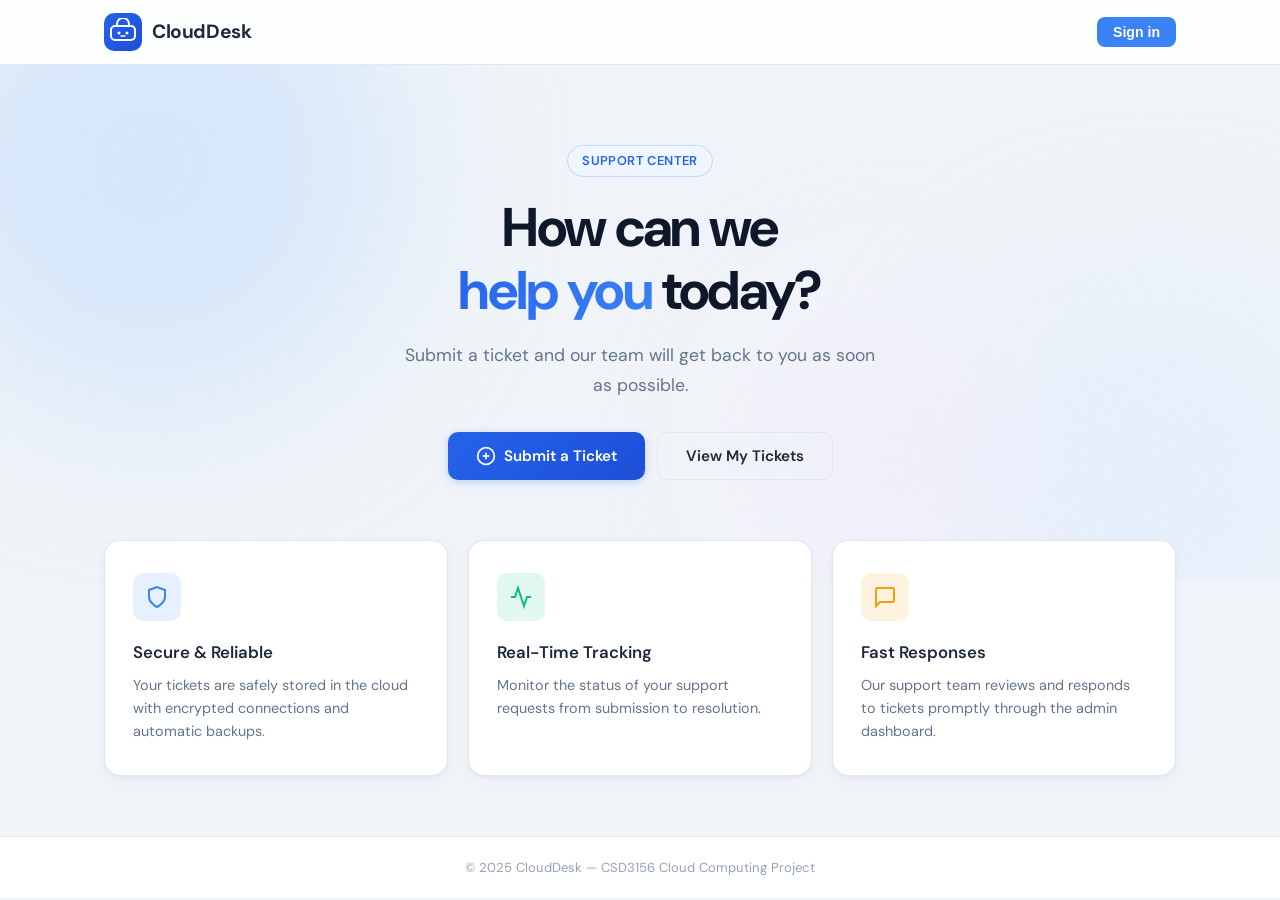
==== commit 7db090f1: "Added a delete function" ====
--- a/clouddesk/frontend/index.html
+++ b/clouddesk/frontend/index.html
@@ -19,7 +19,6 @@
             transition: opacity 0.25s;
         }
         .modal-overlay.open { opacity: 1; pointer-events: all; }
-
         .modal {
             background: var(--surface, #fff);
             border-radius: 18px;
@@ -28,20 +27,13 @@
             box-shadow: 0 24px 60px rgba(0,0,0,0.18);
             transform: translateY(18px) scale(0.97);
             transition: transform 0.28s cubic-bezier(.22,1,.36,1);
-            position: relative;
         }
         .modal-overlay.open .modal { transform: translateY(0) scale(1); }
-
-        .modal-logo {
-            display: flex; align-items: center; gap: .6rem;
-            margin-bottom: 1.6rem;
-        }
+        .modal-logo { display: flex; align-items: center; gap: .6rem; margin-bottom: 1.6rem; }
         .modal-logo svg { color: var(--primary, #3b82f6); }
         .modal-logo span { font-size: 1.25rem; font-weight: 700; letter-spacing: -.02em; }
-
         .modal h2 { font-size: 1.35rem; font-weight: 700; margin: 0 0 .3rem; }
         .modal .modal-sub { color: var(--text-muted, #6b7280); font-size: .9rem; margin-bottom: 1.6rem; }
-
         .modal .form-group { margin-bottom: 1rem; }
         .modal label { display: block; font-size: .85rem; font-weight: 600; margin-bottom: .35rem; }
         .modal input {
@@ -52,11 +44,7 @@
             outline: none; transition: border-color .15s, box-shadow .15s;
             box-sizing: border-box;
         }
-        .modal input:focus {
-            border-color: var(--primary, #3b82f6);
-            box-shadow: 0 0 0 3px rgba(59,130,246,.12);
-        }
-
+        .modal input:focus { border-color: var(--primary, #3b82f6); box-shadow: 0 0 0 3px rgba(59,130,246,.12); }
         .modal-btn {
             width: 100%; padding: .8rem;
             background: var(--primary, #3b82f6);
@@ -65,19 +53,9 @@
             margin-top: .4rem; transition: background .15s, transform .1s;
         }
         .modal-btn:hover { background: #2563eb; }
-        .modal-btn:active { transform: scale(.98); }
         .modal-btn:disabled { opacity: .65; cursor: not-allowed; }
-
-        .modal-switch {
-            text-align: center; margin-top: 1.2rem;
-            font-size: .88rem; color: var(--text-muted, #6b7280);
-        }
-        .modal-switch a {
-            color: var(--primary, #3b82f6);
-            font-weight: 600; cursor: pointer; text-decoration: none;
-        }
-        .modal-switch a:hover { text-decoration: underline; }
-
+        .modal-switch { text-align: center; margin-top: 1.2rem; font-size: .88rem; color: var(--text-muted, #6b7280); }
+        .modal-switch a { color: var(--primary, #3b82f6); font-weight: 600; cursor: pointer; }
         .modal-error {
             background: #fef2f2; border: 1px solid #fecaca;
             color: #b91c1c; border-radius: 8px;
@@ -86,13 +64,9 @@
         }
         .modal-error.show { display: block; }
 
-        /* ── Navbar auth area ───────────────────────────────────────────── */
+        /* ── Navbar ─────────────────────────────────────────────────────── */
         .nav-auth { display: flex; align-items: center; gap: .75rem; }
-        .nav-user-name {
-            font-size: .9rem; font-weight: 600;
-            color: var(--text, #111827);
-            white-space: nowrap;
-        }
+        .nav-user-name { font-size: .9rem; font-weight: 600; color: var(--text, #111827); white-space: nowrap; }
         .btn-ghost {
             background: none; border: 1.5px solid var(--border, #e5e7eb);
             border-radius: 8px; padding: .45rem .9rem;
@@ -100,17 +74,180 @@
             color: var(--text, #111827); transition: background .15s;
         }
         .btn-ghost:hover { background: var(--bg, #f3f4f6); }
-
         .btn-auth-login {
             background: var(--primary, #3b82f6); color: #fff;
             border: none; border-radius: 8px; padding: .45rem 1rem;
             font-size: .88rem; font-weight: 600; cursor: pointer;
+        }
+        .nav-links { display: flex; align-items: center; gap: .25rem; }
+
+        /* ── Admin Dashboard ─────────────────────────────────────────────── */
+        .admin-layout {
+            display: grid;
+            grid-template-columns: 240px 1fr;
+            min-height: calc(100vh - 64px - 56px);
+        }
+        .admin-sidebar {
+            background: #0f172a;
+            padding: 1.5rem 1rem;
+            display: flex; flex-direction: column; gap: .25rem;
+        }
+        .admin-sidebar-title {
+            font-size: .7rem; font-weight: 700; text-transform: uppercase;
+            letter-spacing: .1em; color: #475569;
+            padding: .5rem .75rem; margin-bottom: .25rem;
+        }
+        .admin-nav-item {
+            display: flex; align-items: center; gap: .75rem;
+            padding: .65rem .75rem; border-radius: 8px;
+            font-size: .9rem; font-weight: 500; color: #94a3b8;
+            cursor: pointer; transition: background .15s, color .15s;
+            border: none; background: none; width: 100%; text-align: left;
+        }
+        .admin-nav-item:hover { background: #1e293b; color: #e2e8f0; }
+        .admin-nav-item.active { background: #1d4ed8; color: #fff; }
+        .admin-main { background: #f8fafc; padding: 2rem 2.5rem; overflow-y: auto; }
+        .admin-section { display: none; }
+        .admin-section.active { display: block; }
+        .admin-page-title { font-size: 1.4rem; font-weight: 700; margin: 0 0 .25rem; color: #0f172a; }
+        .admin-page-sub { color: #64748b; font-size: .9rem; margin-bottom: 1.75rem; }
+
+        .admin-stats {
+            display: grid;
+            grid-template-columns: repeat(auto-fit, minmax(130px, 1fr));
+            gap: 1rem; margin-bottom: 1.75rem;
+        }
+        .admin-stat {
+            background: #fff; border-radius: 12px; padding: 1.1rem 1.25rem;
+            border: 1px solid #e2e8f0; box-shadow: 0 1px 3px rgba(0,0,0,.04);
+        }
+        .admin-stat-label { font-size: .75rem; font-weight: 700; color: #64748b; text-transform: uppercase; letter-spacing: .05em; margin-bottom: .3rem; }
+        .admin-stat-value { font-size: 1.9rem; font-weight: 800; line-height: 1; }
+        .asv-blue { color: #2563eb; } .asv-amber { color: #d97706; }
+        .asv-purple { color: #7c3aed; } .asv-green { color: #059669; }
+
+        .admin-table-wrap {
+            background: #fff; border-radius: 14px;
+            border: 1px solid #e2e8f0;
+            box-shadow: 0 1px 3px rgba(0,0,0,.04); overflow: hidden;
+        }
+        .admin-table-toolbar {
+            display: flex; align-items: center; justify-content: space-between;
+            padding: 1rem 1.25rem; border-bottom: 1px solid #f1f5f9; gap: 1rem; flex-wrap: wrap;
+        }
+        .admin-table-toolbar h3 { font-size: 1rem; font-weight: 700; margin: 0; color: #0f172a; }
+        .admin-search {
+            display: flex; align-items: center; gap: .5rem;
+            background: #f8fafc; border: 1.5px solid #e2e8f0;
+            border-radius: 8px; padding: .4rem .75rem;
+        }
+        .admin-search input { border: none; background: none; outline: none; font-size: .88rem; color: #0f172a; width: 200px; }
+        table { width: 100%; border-collapse: collapse; }
+        th {
+            text-align: left; font-size: .72rem; font-weight: 700;
+            text-transform: uppercase; letter-spacing: .06em;
+            color: #64748b; padding: .75rem 1.25rem;
+            background: #f8fafc; border-bottom: 1px solid #e2e8f0;
+        }
+        td { padding: .85rem 1.25rem; border-bottom: 1px solid #f1f5f9; font-size: .88rem; color: #334155; vertical-align: middle; }
+        tr:last-child td { border-bottom: none; }
+        tr:hover td { background: #f8fafc; }
+        .td-title { font-weight: 600; color: #0f172a; max-width: 220px; white-space: nowrap; overflow: hidden; text-overflow: ellipsis; }
+        .td-id { font-family: 'JetBrains Mono', monospace; font-size: .8rem; color: #64748b; }
+
+        .status-select {
+            border: 1.5px solid #e2e8f0; border-radius: 7px;
+            padding: .3rem .55rem; font-size: .82rem; font-weight: 600;
+            cursor: pointer; outline: none; background: #f8fafc;
+        }
+        .btn-manage {
+            background: #0f172a; color: #fff; border: none;
+            border-radius: 7px; padding: .38rem .85rem;
+            font-size: .82rem; font-weight: 600; cursor: pointer;
             transition: background .15s;
         }
-        .btn-auth-login:hover { background: #2563eb; }
-
-        /* hide nav links when not logged in */
-        .nav-links { display: flex; align-items: center; gap: .25rem; }
+        .btn-manage:hover { background: #1e293b; }
+
+        /* Admin ticket detail */
+        .admin-back-btn {
+            display: flex; align-items: center; gap: .4rem;
+            background: none; border: none; cursor: pointer;
+            font-size: .88rem; font-weight: 600; color: #64748b;
+            padding: 0; margin-bottom: 1.25rem; transition: color .15s;
+        }
+        .admin-back-btn:hover { color: #0f172a; }
+        .admin-detail-panel {
+            background: #fff; border-radius: 14px;
+            border: 1px solid #e2e8f0; padding: 1.75rem;
+        }
+        .admin-detail-panel h2 { font-size: 1.2rem; font-weight: 700; margin: 0 0 .5rem; color: #0f172a; }
+        .admin-detail-meta { display: flex; align-items: center; flex-wrap: wrap; gap: .75rem; margin-bottom: 1.25rem; font-size: .85rem; color: #64748b; }
+        .admin-desc {
+            background: #f8fafc; border-radius: 10px; padding: 1rem 1.25rem;
+            color: #334155; font-size: .93rem; line-height: 1.65;
+            margin-bottom: 1.5rem; border: 1px solid #e2e8f0;
+        }
+        .admin-actions-row { display: flex; align-items: center; gap: .75rem; margin-bottom: 1.5rem; flex-wrap: wrap; }
+        .admin-status-label { font-size: .85rem; font-weight: 600; color: #334155; }
+        .admin-status-full {
+            border: 1.5px solid #e2e8f0; border-radius: 8px;
+            padding: .45rem .85rem; font-size: .88rem; font-weight: 600;
+            cursor: pointer; outline: none; background: #f8fafc;
+        }
+        .btn-update-status {
+            background: #0f172a; color: #fff; border: none;
+            border-radius: 8px; padding: .5rem 1.1rem;
+            font-size: .88rem; font-weight: 600; cursor: pointer;
+        }
+        .btn-update-status:hover { background: #1e293b; }
+
+        .admin-responses { margin-bottom: 1.5rem; }
+        .admin-responses h4 { font-size: .95rem; font-weight: 700; margin-bottom: .75rem; color: #0f172a; }
+        .resp-bubble { padding: .85rem 1rem; border-radius: 10px; margin-bottom: .6rem; font-size: .9rem; line-height: 1.55; }
+        .resp-bubble.admin-resp { background: #eff6ff; border: 1px solid #bfdbfe; }
+        .resp-bubble.user-resp  { background: #f8fafc; border: 1px solid #e2e8f0; }
+        .resp-bubble-meta { font-size: .78rem; color: #64748b; margin-bottom: .3rem; display: flex; gap: .5rem; align-items: center; }
+        .resp-bubble-meta strong { color: #0f172a; }
+        .role-pill { font-size: .65rem; font-weight: 700; text-transform: uppercase; padding: .1rem .4rem; border-radius: 99px; background: #e2e8f0; color: #475569; }
+        .role-pill.admin { background: #dbeafe; color: #1d4ed8; }
+
+        .admin-reply-box h4 { font-size: .95rem; font-weight: 700; margin-bottom: .6rem; color: #0f172a; }
+        .admin-reply-box textarea {
+            width: 100%; box-sizing: border-box;
+            border: 1.5px solid #e2e8f0; border-radius: 10px;
+            padding: .75rem 1rem; font-size: .9rem; resize: vertical;
+            outline: none; font-family: inherit; background: #f8fafc;
+            min-height: 90px;
+        }
+        .admin-reply-box textarea:focus { border-color: #3b82f6; background: #fff; }
+        .btn-send-reply {
+            margin-top: .6rem;
+            background: #2563eb; color: #fff; border: none;
+            border-radius: 8px; padding: .55rem 1.25rem;
+            font-size: .9rem; font-weight: 600; cursor: pointer;
+            display: inline-flex; align-items: center; gap: .4rem;
+        }
+        .btn-send-reply:hover { background: #1d4ed8; }
+        .btn-send-reply:disabled { opacity: .6; cursor: not-allowed; }
+
+        /* Users */
+        .user-avatar {
+            width: 32px; height: 32px; border-radius: 50%;
+            background: #dbeafe; color: #1d4ed8;
+            display: flex; align-items: center; justify-content: center;
+            font-weight: 700; font-size: .85rem; flex-shrink: 0;
+        }
+        .user-cell { display: flex; align-items: center; gap: .65rem; }
+        .role-badge-admin { background: #fee2e2; color: #991b1b; font-size: .72rem; font-weight: 700; padding: .15rem .5rem; border-radius: 99px; text-transform: uppercase; }
+        .role-badge-user  { background: #e0e7ff; color: #3730a3; font-size: .72rem; font-weight: 700; padding: .15rem .5rem; border-radius: 99px; text-transform: uppercase; }
+        .table-empty { text-align: center; padding: 3rem 1rem; color: #94a3b8; }
+
+        @media (max-width: 768px) {
+            .admin-layout { grid-template-columns: 1fr; }
+            .admin-sidebar { flex-direction: row; overflow-x: auto; padding: .75rem; }
+            .admin-sidebar-title { display: none; }
+            .admin-main { padding: 1.25rem; }
+        }
     </style>
 </head>
 <body>
@@ -128,8 +265,6 @@
                 </svg>
                 <span>CloudDesk</span>
             </div>
-
-            <!-- LOGIN FORM -->
             <div id="modal-login">
                 <h2>Welcome back</h2>
                 <p class="modal-sub">Sign in to manage your support tickets.</p>
@@ -145,8 +280,6 @@
                 <button class="modal-btn" id="login-btn" onclick="doLogin()">Sign In</button>
                 <p class="modal-switch">Don't have an account? <a onclick="switchModal('register')">Create one</a></p>
             </div>
-
-            <!-- REGISTER FORM -->
             <div id="modal-register" style="display:none">
                 <h2>Create account</h2>
                 <p class="modal-sub">Join CloudDesk to submit and track your tickets.</p>
@@ -184,9 +317,8 @@
                 </span>
                 <span class="logo-text">CloudDesk</span>
             </a>
-
             <div class="nav-links" id="nav-links" style="display:none">
-                <a href="#" class="nav-link active" data-page="home" onclick="showPage('home')">
+                <a href="#" class="nav-link" data-page="home" onclick="showPage('home')">
                     <svg width="18" height="18" viewBox="0 0 24 24" fill="none" stroke="currentColor" stroke-width="2"><path d="M3 9l9-7 9 7v11a2 2 0 0 1-2 2H5a2 2 0 0 1-2-2z"/><polyline points="9 22 9 12 15 12 15 22"/></svg>
                     Home
                 </a>
@@ -198,11 +330,12 @@
                     <svg width="18" height="18" viewBox="0 0 24 24" fill="none" stroke="currentColor" stroke-width="2"><path d="M14 2H6a2 2 0 0 0-2 2v16a2 2 0 0 0 2 2h12a2 2 0 0 0 2-2V8z"/><polyline points="14 2 14 8 20 8"/><line x1="16" y1="13" x2="8" y2="13"/><line x1="16" y1="17" x2="8" y2="17"/></svg>
                     My Tickets
                 </a>
-            </div>
-
-            <div class="nav-auth" id="nav-auth">
-                <!-- Populated by JS depending on auth state -->
-            </div>
+                <a href="#" class="nav-link" data-page="admin" id="nav-admin-link" onclick="showPage('admin')" style="display:none">
+                    <svg width="18" height="18" viewBox="0 0 24 24" fill="none" stroke="currentColor" stroke-width="2"><path d="M12 20h9"/><path d="M16.5 3.5a2.121 2.121 0 0 1 3 3L7 19l-4 1 1-4L16.5 3.5z"/></svg>
+                    Admin
+                </a>
+            </div>
+            <div class="nav-auth" id="nav-auth"></div>
         </div>
     </nav>
 
@@ -217,7 +350,7 @@
             <div class="hero-content">
                 <span class="hero-badge">Support Center</span>
                 <h1 class="hero-title">How can we<br><span class="highlight">help you</span> today?</h1>
-                <p class="hero-subtitle">Submit a ticket and our team will get back to you as soon as possible. Track your requests in real time.</p>
+                <p class="hero-subtitle">Submit a ticket and our team will get back to you as soon as possible.</p>
                 <div class="hero-actions">
                     <button class="btn btn-primary btn-lg" onclick="requireAuth(() => showPage('submit'))">
                         <svg width="20" height="20" viewBox="0 0 24 24" fill="none" stroke="currentColor" stroke-width="2"><circle cx="12" cy="12" r="10"/><line x1="12" y1="8" x2="12" y2="16"/><line x1="8" y1="12" x2="16" y2="12"/></svg>
@@ -229,27 +362,20 @@
                 </div>
             </div>
         </section>
-
         <section class="features-section">
             <div class="features-grid">
-                <div class="feature-card" style="--delay: 0">
-                    <div class="feature-icon" style="--accent: #3b82f6">
-                        <svg width="24" height="24" viewBox="0 0 24 24" fill="none" stroke="currentColor" stroke-width="2"><path d="M12 22s8-4 8-10V5l-8-3-8 3v7c0 6 8 10 8 10z"/></svg>
-                    </div>
+                <div class="feature-card" style="--delay:0">
+                    <div class="feature-icon" style="--accent:#3b82f6"><svg width="24" height="24" viewBox="0 0 24 24" fill="none" stroke="currentColor" stroke-width="2"><path d="M12 22s8-4 8-10V5l-8-3-8 3v7c0 6 8 10 8 10z"/></svg></div>
                     <h3>Secure & Reliable</h3>
                     <p>Your tickets are safely stored in the cloud with encrypted connections and automatic backups.</p>
                 </div>
-                <div class="feature-card" style="--delay: 1">
-                    <div class="feature-icon" style="--accent: #10b981">
-                        <svg width="24" height="24" viewBox="0 0 24 24" fill="none" stroke="currentColor" stroke-width="2"><polyline points="22 12 18 12 15 21 9 3 6 12 2 12"/></svg>
-                    </div>
+                <div class="feature-card" style="--delay:1">
+                    <div class="feature-icon" style="--accent:#10b981"><svg width="24" height="24" viewBox="0 0 24 24" fill="none" stroke="currentColor" stroke-width="2"><polyline points="22 12 18 12 15 21 9 3 6 12 2 12"/></svg></div>
                     <h3>Real-Time Tracking</h3>
                     <p>Monitor the status of your support requests from submission to resolution.</p>
                 </div>
-                <div class="feature-card" style="--delay: 2">
-                    <div class="feature-icon" style="--accent: #f59e0b">
-                        <svg width="24" height="24" viewBox="0 0 24 24" fill="none" stroke="currentColor" stroke-width="2"><path d="M21 15a2 2 0 0 1-2 2H7l-4 4V5a2 2 0 0 1 2-2h14a2 2 0 0 1 2 2z"/></svg>
-                    </div>
+                <div class="feature-card" style="--delay:2">
+                    <div class="feature-icon" style="--accent:#f59e0b"><svg width="24" height="24" viewBox="0 0 24 24" fill="none" stroke="currentColor" stroke-width="2"><path d="M21 15a2 2 0 0 1-2 2H7l-4 4V5a2 2 0 0 1 2-2h14a2 2 0 0 1 2 2z"/></svg></div>
                     <h3>Fast Responses</h3>
                     <p>Our support team reviews and responds to tickets promptly through the admin dashboard.</p>
                 </div>
@@ -264,14 +390,12 @@
                 <h1>Submit a New Ticket</h1>
                 <p>Describe your issue and we'll get back to you shortly.</p>
             </div>
-
             <div class="form-card">
                 <div class="form-group">
                     <label for="ticket-title">Title</label>
                     <input type="text" id="ticket-title" placeholder="Brief summary of your issue" maxlength="255">
                     <span class="form-hint">Keep it concise — e.g. "Login page not loading"</span>
                 </div>
-
                 <div class="form-group">
                     <label for="ticket-priority">Priority</label>
                     <select id="ticket-priority" style="width:100%;padding:.7rem 1rem;border:1.5px solid var(--border,#e5e7eb);border-radius:10px;font-size:.95rem;background:var(--bg,#f9fafb);outline:none;">
@@ -280,12 +404,10 @@
                         <option value="high">High</option>
                     </select>
                 </div>
-
                 <div class="form-group">
                     <label for="ticket-desc">Description</label>
-                    <textarea id="ticket-desc" rows="6" placeholder="Provide details about your issue, including steps to reproduce if applicable..."></textarea>
-                </div>
-
+                    <textarea id="ticket-desc" rows="6" placeholder="Provide details about your issue..."></textarea>
+                </div>
                 <div class="form-actions">
                     <button class="btn btn-secondary" onclick="clearForm()">Clear</button>
                     <button class="btn btn-primary" id="submit-btn" onclick="submitTicket()">
@@ -297,7 +419,7 @@
         </div>
     </main>
 
-    <!-- ===== PAGE: TICKETS LIST ===== -->
+    <!-- ===== PAGE: MY TICKETS ===== -->
     <main id="page-tickets" class="page">
         <div class="page-container">
             <div class="page-header">
@@ -310,24 +432,21 @@
                     New Ticket
                 </button>
             </div>
-
             <div class="filters-bar">
                 <div class="filter-tabs">
-                    <button class="filter-tab active" data-filter="all" onclick="filterTickets('all', this)">All</button>
-                    <button class="filter-tab" data-filter="Open" onclick="filterTickets('Open', this)">Open</button>
-                    <button class="filter-tab" data-filter="In Progress" onclick="filterTickets('In Progress', this)">In Progress</button>
-                    <button class="filter-tab" data-filter="Resolved" onclick="filterTickets('Resolved', this)">Resolved</button>
-                    <button class="filter-tab" data-filter="Closed" onclick="filterTickets('Closed', this)">Closed</button>
+                    <button class="filter-tab active" data-filter="all" onclick="filterTickets('all',this)">All</button>
+                    <button class="filter-tab" data-filter="Open" onclick="filterTickets('Open',this)">Open</button>
+                    <button class="filter-tab" data-filter="In Progress" onclick="filterTickets('In Progress',this)">In Progress</button>
+                    <button class="filter-tab" data-filter="Resolved" onclick="filterTickets('Resolved',this)">Resolved</button>
+                    <button class="filter-tab" data-filter="Closed" onclick="filterTickets('Closed',this)">Closed</button>
                 </div>
                 <div class="search-box">
                     <svg width="16" height="16" viewBox="0 0 24 24" fill="none" stroke="currentColor" stroke-width="2"><circle cx="11" cy="11" r="8"/><line x1="21" y1="21" x2="16.65" y2="16.65"/></svg>
                     <input type="text" id="search-input" placeholder="Search tickets..." oninput="searchTickets(this.value)">
                 </div>
             </div>
-
             <div class="ticket-stats" id="ticket-stats"></div>
             <div id="tickets-list" class="tickets-list"></div>
-
             <div id="empty-state" class="empty-state" style="display:none;">
                 <svg width="64" height="64" viewBox="0 0 24 24" fill="none" stroke="currentColor" stroke-width="1.5" opacity="0.4"><path d="M14 2H6a2 2 0 0 0-2 2v16a2 2 0 0 0 2 2h12a2 2 0 0 0 2-2V8z"/><polyline points="14 2 14 8 20 8"/></svg>
                 <h3>No tickets yet</h3>
@@ -337,7 +456,7 @@
         </div>
     </main>
 
-    <!-- ===== PAGE: TICKET DETAIL ===== -->
+    <!-- ===== PAGE: TICKET DETAIL (user) ===== -->
     <main id="page-detail" class="page">
         <div class="page-container">
             <button class="back-link" onclick="showPage('tickets')">
@@ -348,16 +467,91 @@
         </div>
     </main>
 
-    <!-- ===== TOAST ===== -->
+    <!-- ===== PAGE: ADMIN DASHBOARD ===== -->
+    <main id="page-admin" class="page">
+        <div class="admin-layout">
+            <aside class="admin-sidebar">
+                <div class="admin-sidebar-title">Admin Panel</div>
+                <button class="admin-nav-item active" id="anav-overview" onclick="showAdminSection('overview')">
+                    <svg width="18" height="18" viewBox="0 0 24 24" fill="none" stroke="currentColor" stroke-width="2"><rect x="3" y="3" width="7" height="7"/><rect x="14" y="3" width="7" height="7"/><rect x="14" y="14" width="7" height="7"/><rect x="3" y="14" width="7" height="7"/></svg>
+                    Overview
+                </button>
+                <button class="admin-nav-item" id="anav-tickets" onclick="showAdminSection('tickets')">
+                    <svg width="18" height="18" viewBox="0 0 24 24" fill="none" stroke="currentColor" stroke-width="2"><path d="M14 2H6a2 2 0 0 0-2 2v16a2 2 0 0 0 2 2h12a2 2 0 0 0 2-2V8z"/><polyline points="14 2 14 8 20 8"/></svg>
+                    All Tickets
+                </button>
+                <button class="admin-nav-item" id="anav-users" onclick="showAdminSection('users')">
+                    <svg width="18" height="18" viewBox="0 0 24 24" fill="none" stroke="currentColor" stroke-width="2"><path d="M17 21v-2a4 4 0 0 0-4-4H5a4 4 0 0 0-4 4v2"/><circle cx="9" cy="7" r="4"/><path d="M23 21v-2a4 4 0 0 0-3-3.87"/><path d="M16 3.13a4 4 0 0 1 0 7.75"/></svg>
+                    Users
+                </button>
+            </aside>
+            <div class="admin-main">
+
+                <!-- OVERVIEW -->
+                <div class="admin-section active" id="admin-section-overview">
+                    <h1 class="admin-page-title">Dashboard Overview</h1>
+                    <p class="admin-page-sub">Live summary of all support activity.</p>
+                    <div class="admin-stats" id="admin-stats-grid"></div>
+                    <div class="admin-table-wrap">
+                        <div class="admin-table-toolbar"><h3>Recent Tickets</h3></div>
+                        <table>
+                            <thead><tr><th>ID</th><th>Title</th><th>Submitted By</th><th>Priority</th><th>Status</th><th>Created</th></tr></thead>
+                            <tbody id="admin-recent-tbody"></tbody>
+                        </table>
+                    </div>
+                </div>
+
+                <!-- ALL TICKETS -->
+                <div class="admin-section" id="admin-section-tickets">
+                    <div id="admin-tickets-list-view">
+                        <h1 class="admin-page-title">All Tickets</h1>
+                        <p class="admin-page-sub">Click "Manage" on any ticket to update its status or send a reply.</p>
+                        <div class="admin-table-wrap">
+                            <div class="admin-table-toolbar">
+                                <h3>Tickets</h3>
+                                <div class="admin-search">
+                                    <svg width="15" height="15" viewBox="0 0 24 24" fill="none" stroke="currentColor" stroke-width="2"><circle cx="11" cy="11" r="8"/><line x1="21" y1="21" x2="16.65" y2="16.65"/></svg>
+                                    <input type="text" id="admin-search" placeholder="Search title or user…" oninput="filterAdminTickets(this.value)">
+                                </div>
+                            </div>
+                            <table>
+                                <thead><tr><th>ID</th><th>Title</th><th>Submitted By</th><th>Priority</th><th>Status</th><th>Created</th><th></th></tr></thead>
+                                <tbody id="admin-tickets-tbody"></tbody>
+                            </table>
+                        </div>
+                    </div>
+                    <div id="admin-ticket-detail-view" style="display:none">
+                        <button class="admin-back-btn" onclick="backToAdminList()">
+                            <svg width="16" height="16" viewBox="0 0 24 24" fill="none" stroke="currentColor" stroke-width="2"><line x1="19" y1="12" x2="5" y2="12"/><polyline points="12 19 5 12 12 5"/></svg>
+                            Back to all tickets
+                        </button>
+                        <div class="admin-detail-panel" id="admin-detail-panel"></div>
+                    </div>
+                </div>
+
+                <!-- USERS -->
+                <div class="admin-section" id="admin-section-users">
+                    <h1 class="admin-page-title">All Users</h1>
+                    <p class="admin-page-sub">Every registered account on CloudDesk.</p>
+                    <div class="admin-table-wrap">
+                        <div class="admin-table-toolbar"><h3>Users</h3></div>
+                        <table>
+                            <thead><tr><th>Name</th><th>Email</th><th>Role</th><th>Joined</th></tr></thead>
+                            <tbody id="admin-users-tbody"></tbody>
+                        </table>
+                    </div>
+                </div>
+
+            </div>
+        </div>
+    </main>
+
     <div id="toast-container"></div>
-
-    <!-- ===== FOOTER ===== -->
     <footer class="footer">
         <div class="footer-inner">
             <p>&copy; 2025 CloudDesk &mdash; CSD3156 Cloud Computing Project</p>
         </div>
     </footer>
-
     <script src="script.js"></script>
 </body>
 </html>
